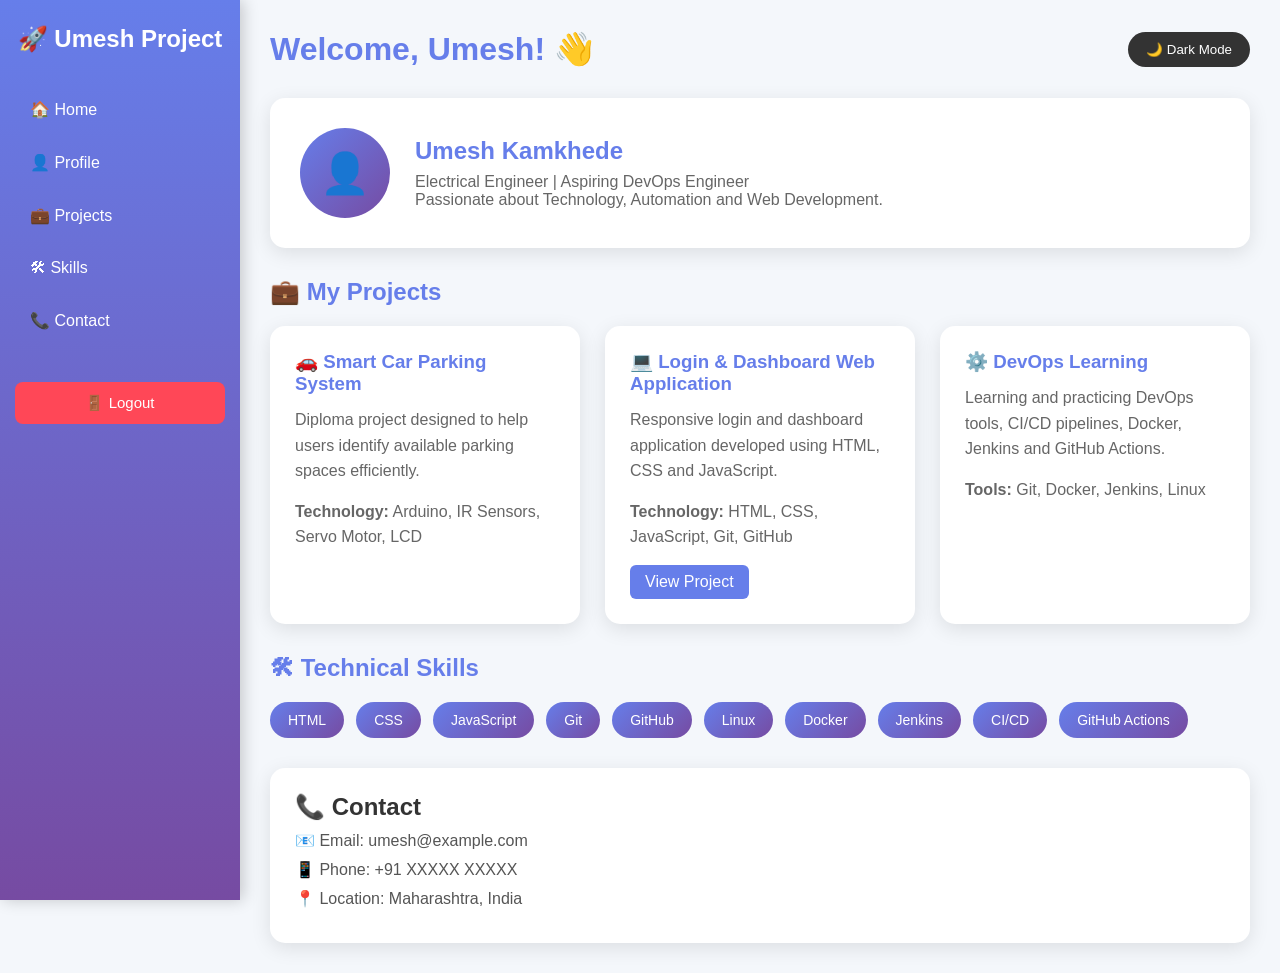
==== dashboard.html @ 9baf08f6 "Created professional dashboard" ====
<!DOCTYPE html>
<html lang="en">

<head>
    <meta charset="UTF-8">
    <meta name="viewport" content="width=device-width, initial-scale=1.0">

    <title>Umesh Project Dashboard</title>

    <style>

        /* =========================
           RESET
        ========================= */

        * {
            margin: 0;
            padding: 0;
            box-sizing: border-box;
        }

        /* =========================
           BODY
        ========================= */

        body {
            font-family: Arial, sans-serif;

            background: #f4f7fb;

            color: #333;

            transition: 0.3s;
        }

        /* =========================
           SIDEBAR
        ========================= */

        .sidebar {
            position: fixed;

            left: 0;
            top: 0;

            width: 240px;
            height: 100vh;

            background: linear-gradient(
                180deg,
                #667eea,
                #764ba2
            );

            color: white;

            padding: 25px 15px;

            box-shadow:
                3px 0 15px rgba(0, 0, 0, 0.2);
        }

        .sidebar h2 {
            text-align: center;

            margin-bottom: 35px;
        }

        .sidebar ul {
            list-style: none;
        }

        .sidebar ul li {
            margin: 10px 0;
        }

        .sidebar ul li a {
            display: block;

            padding: 12px 15px;

            color: white;

            text-decoration: none;

            border-radius: 8px;

            transition: 0.3s;
        }

        .sidebar ul li a:hover {
            background: rgba(255, 255, 255, 0.2);

            transform: translateX(5px);
        }

        /* =========================
           MAIN CONTENT
        ========================= */

        .main {
            margin-left: 240px;

            padding: 30px;
        }

        /* =========================
           TOP BAR
        ========================= */

        .topbar {
            display: flex;

            justify-content: space-between;

            align-items: center;

            margin-bottom: 30px;
        }

        .topbar h1 {
            color: #667eea;
        }

        /* =========================
           DARK MODE BUTTON
        ========================= */

        .dark-btn {
            padding: 10px 18px;

            border: none;

            border-radius: 20px;

            background: #333;

            color: white;

            cursor: pointer;

            transition: 0.3s;
        }

        .dark-btn:hover {
            transform: scale(1.05);
        }

        /* =========================
           PROFILE SECTION
        ========================= */

        .profile {
            background: white;

            padding: 30px;

            border-radius: 15px;

            display: flex;

            align-items: center;

            gap: 25px;

            box-shadow:
                0 5px 20px rgba(0, 0, 0, 0.1);

            margin-bottom: 30px;
        }

        .profile-icon {
            width: 90px;
            height: 90px;

            border-radius: 50%;

            background: linear-gradient(
                135deg,
                #667eea,
                #764ba2
            );

            display: flex;

            justify-content: center;

            align-items: center;

            color: white;

            font-size: 40px;
        }

        .profile h2 {
            margin-bottom: 8px;

            color: #667eea;
        }

        .profile p {
            color: #666;
        }

        /* =========================
           SECTION TITLE
        ========================= */

        .section-title {
            margin: 30px 0 20px;

            color: #667eea;
        }

        /* =========================
           PROJECT CARDS
        ========================= */

        .projects {
            display: grid;

            grid-template-columns:
                repeat(auto-fit, minmax(250px, 1fr));

            gap: 25px;
        }

        .card {
            background: white;

            padding: 25px;

            border-radius: 15px;

            box-shadow:
                0 5px 20px rgba(0, 0, 0, 0.1);

            transition: 0.3s;
        }

        .card:hover {
            transform: translateY(-8px);

            box-shadow:
                0 10px 30px rgba(0, 0, 0, 0.2);
        }

        .card h3 {
            color: #667eea;

            margin-bottom: 12px;
        }

        .card p {
            color: #666;

            line-height: 1.6;

            margin-bottom: 15px;
        }

        .project-btn {
            display: inline-block;

            padding: 8px 15px;

            background: #667eea;

            color: white;

            text-decoration: none;

            border-radius: 6px;

            transition: 0.3s;
        }

        .project-btn:hover {
            background: #764ba2;
        }

        /* =========================
           SKILLS
        ========================= */

        .skills {
            display: flex;

            flex-wrap: wrap;

            gap: 12px;
        }

        .skill {
            padding: 10px 18px;

            background: linear-gradient(
                135deg,
                #667eea,
                #764ba2
            );

            color: white;

            border-radius: 20px;

            font-size: 14px;
        }

        /* =========================
           CONTACT
        ========================= */

        .contact {
            background: white;

            padding: 25px;

            border-radius: 15px;

            box-shadow:
                0 5px 20px rgba(0, 0, 0, 0.1);

            margin-top: 30px;
        }

        .contact p {
            margin: 10px 0;

            color: #555;
        }

        /* =========================
           LOGOUT BUTTON
        ========================= */

        .logout-btn {
            margin-top: 30px;

            width: 100%;

            padding: 12px;

            border: none;

            border-radius: 8px;

            background: #ff4757;

            color: white;

            font-size: 15px;

            cursor: pointer;

            transition: 0.3s;
        }

        .logout-btn:hover {
            background: #e84118;

            transform: scale(1.03);
        }

        /* =========================
           DARK MODE
        ========================= */

        body.dark {
            background: #121212;

            color: white;
        }

        body.dark .profile,
        body.dark .card,
        body.dark .contact {
            background: #1e1e1e;

            color: white;
        }

        body.dark .profile p,
        body.dark .card p,
        body.dark .contact p {
            color: #ccc;
        }

        body.dark .topbar h1,
        body.dark .section-title {
            color: #a29bfe;
        }

        /* =========================
           RESPONSIVE
        ========================= */

        @media (max-width: 768px) {

            .sidebar {
                position: relative;

                width: 100%;

                height: auto;
            }

            .sidebar ul {
                display: flex;

                flex-wrap: wrap;

                justify-content: center;
            }

            .sidebar ul li {
                margin: 5px;
            }

            .logout-btn {
                width: 200px;

                display: block;

                margin: 20px auto;
            }

            .main {
                margin-left: 0;

                padding: 20px;
            }

            .profile {
                flex-direction: column;

                text-align: center;
            }

            .topbar {
                flex-direction: column;

                gap: 15px;
            }

        }

    </style>

</head>


<body>


    <!-- =========================
         SIDEBAR
    ========================== -->

    <div class="sidebar">

        <h2>🚀 Umesh Project</h2>

        <ul>

            <li>
                <a href="#home">🏠 Home</a>
            </li>

            <li>
                <a href="#profile">👤 Profile</a>
            </li>

            <li>
                <a href="#projects">💼 Projects</a>
            </li>

            <li>
                <a href="#skills">🛠 Skills</a>
            </li>

            <li>
                <a href="#contact">📞 Contact</a>
            </li>

        </ul>

        <button
            class="logout-btn"
            onclick="logout()">
            🚪 Logout
        </button>

    </div>


    <!-- =========================
         MAIN CONTENT
    ========================== -->

    <div class="main">


        <!-- TOP BAR -->

        <div class="topbar" id="home">

            <h1>
                Welcome, Umesh! 👋
            </h1>

            <button
                class="dark-btn"
                onclick="toggleDarkMode()">

                🌙 Dark Mode

            </button>

        </div>


        <!-- PROFILE -->

        <div
            class="profile"
            id="profile">

            <div class="profile-icon">
                👤
            </div>

            <div>

                <h2>
                    Umesh Kamkhede
                </h2>

                <p>
                    Electrical Engineer | Aspiring DevOps Engineer
                </p>

                <p>
                    Passionate about Technology, Automation and Web Development.
                </p>

            </div>

        </div>


        <!-- PROJECTS -->

        <h2
            class="section-title"
            id="projects">

            💼 My Projects

        </h2>


        <div class="projects">


            <!-- Project 1 -->

            <div class="card">

                <h3>
                    🚗 Smart Car Parking System
                </h3>

                <p>
                    Diploma project designed to help users
                    identify available parking spaces efficiently.
                </p>

                <p>
                    <b>Technology:</b>
                    Arduino, IR Sensors, Servo Motor, LCD
                </p>

            </div>


            <!-- Project 2 -->

            <div class="card">

                <h3>
                    💻 Login & Dashboard Web Application
                </h3>

                <p>
                    Responsive login and dashboard application
                    developed using HTML, CSS and JavaScript.
                </p>

                <p>
                    <b>Technology:</b>
                    HTML, CSS, JavaScript, Git, GitHub
                </p>

                <a
                    class="project-btn"
                    href="https://ukamkhede-hub.github.io/login-page/"
                    target="_blank">

                    View Project

                </a>

            </div>


            <!-- Project 3 -->

            <div class="card">

                <h3>
                    ⚙️ DevOps Learning
                </h3>

                <p>
                    Learning and practicing DevOps tools,
                    CI/CD pipelines, Docker, Jenkins and GitHub Actions.
                </p>

                <p>
                    <b>Tools:</b>
                    Git, Docker, Jenkins, Linux
                </p>

            </div>


        </div>


        <!-- SKILLS -->

        <h2
            class="section-title"
            id="skills">

            🛠 Technical Skills

        </h2>


        <div class="skills">

            <span class="skill">HTML</span>

            <span class="skill">CSS</span>

            <span class="skill">JavaScript</span>

            <span class="skill">Git</span>

            <span class="skill">GitHub</span>

            <span class="skill">Linux</span>

            <span class="skill">Docker</span>

            <span class="skill">Jenkins</span>

            <span class="skill">CI/CD</span>

            <span class="skill">GitHub Actions</span>

        </div>


        <!-- CONTACT -->

        <div
            class="contact"
            id="contact">

            <h2>
                📞 Contact
            </h2>

            <p>
                📧 Email: umesh@example.com
            </p>

            <p>
                📱 Phone: +91 XXXXX XXXXX
            </p>

            <p>
                📍 Location: Maharashtra, India
            </p>

        </div>


    </div>


    <!-- =========================
         JAVASCRIPT
    ========================== -->

    <script>

        // Dark Mode

        function toggleDarkMode() {

            document.body.classList.toggle("dark");

        }


        // Logout

        function logout() {

            window.location.href = "index.html";

        }

    </script>


</body>

</html>
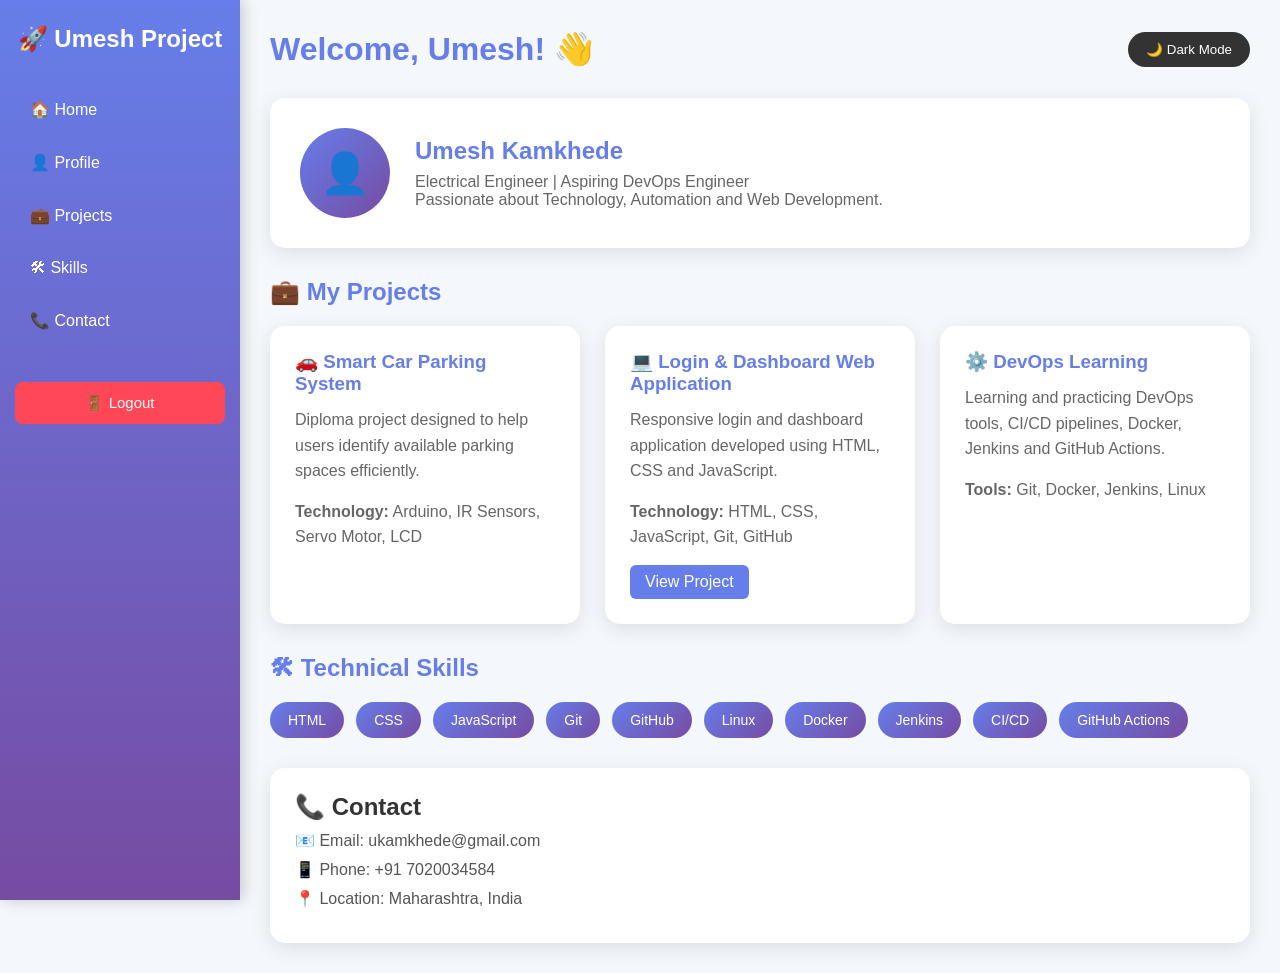
==== commit 9b7df928: "Created professional dashboard" ====
--- a/dashboard.html
+++ b/dashboard.html
@@ -685,11 +685,11 @@
             </h2>
 
             <p>
-                📧 Email: umesh@example.com
+                📧 Email: ukamkhede@gmail.com
             </p>
 
             <p>
-                📱 Phone: +91 XXXXX XXXXX
+                📱 Phone: +91 7020034584
             </p>
 
             <p>
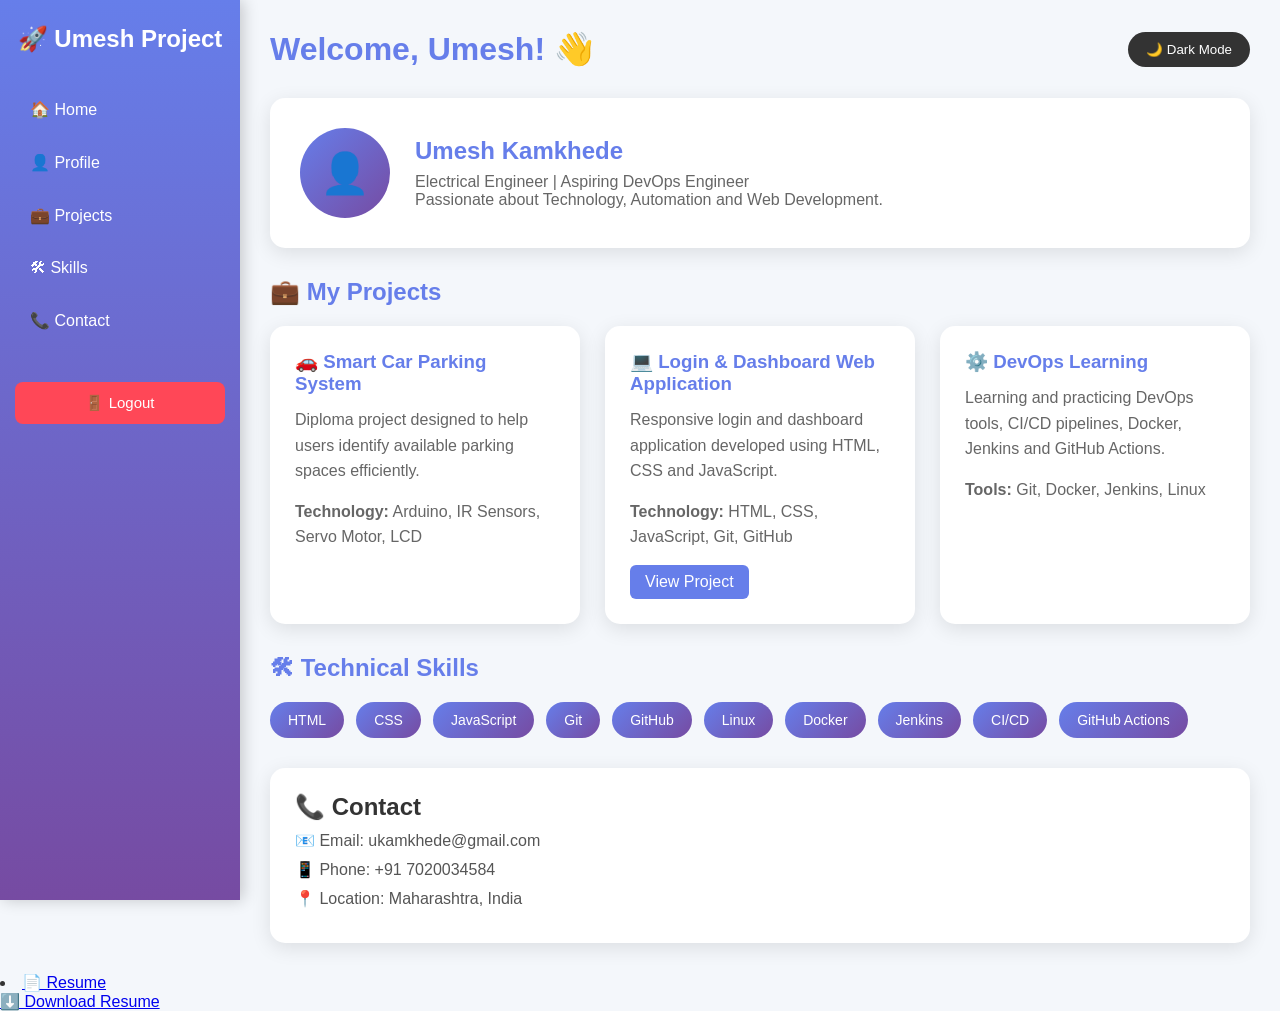
==== commit 962c125f: "Added resume to dashboard" ====
--- a/dashboard.html
+++ b/dashboard.html
@@ -730,4 +730,15 @@
 
 </body>
 
-</html>+</html>
+<li>
+    <a href="Umesh_Kamkhede_DevOps_Resume - Copy (1).pdf" target="_blank">
+        📄 Resume
+    </a>
+</li>
+<a 
+    href="Umesh_Kamkhede_DevOps_Resume - Copy (1).pdf"
+    download
+    class="resume-btn">
+    ⬇️ Download Resume
+</a>
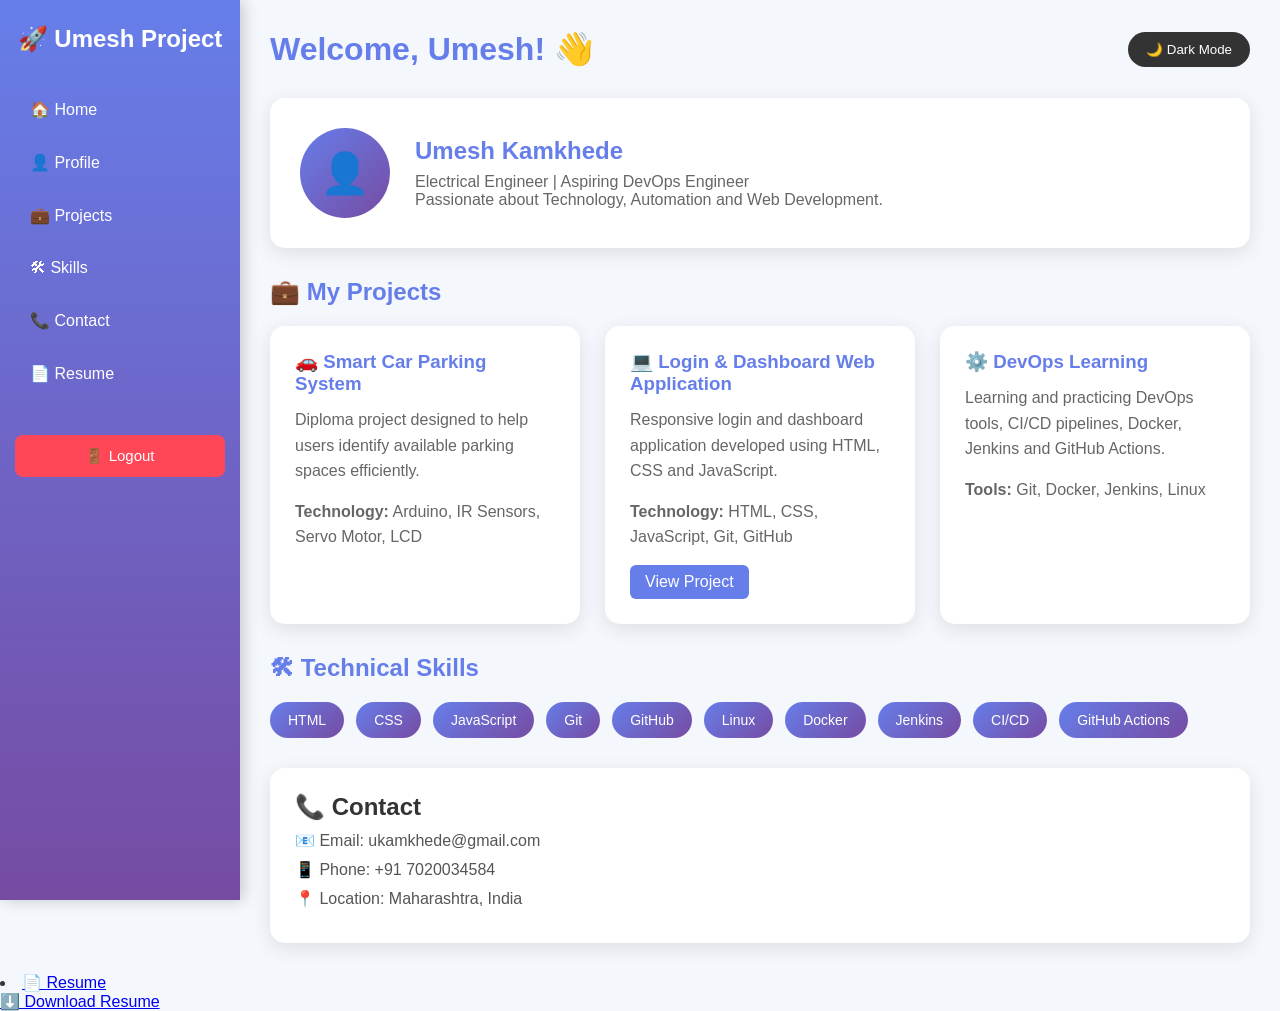
==== commit 58b97b82: "Added Resume link" ====
--- a/dashboard.html
+++ b/dashboard.html
@@ -482,6 +482,11 @@
             <li>
                 <a href="#contact">📞 Contact</a>
             </li>
+            <li>
+    <a href="Umesh_Resume.pdf" target="_blank">
+        📄 Resume
+    </a>
+</li>
 
         </ul>
 
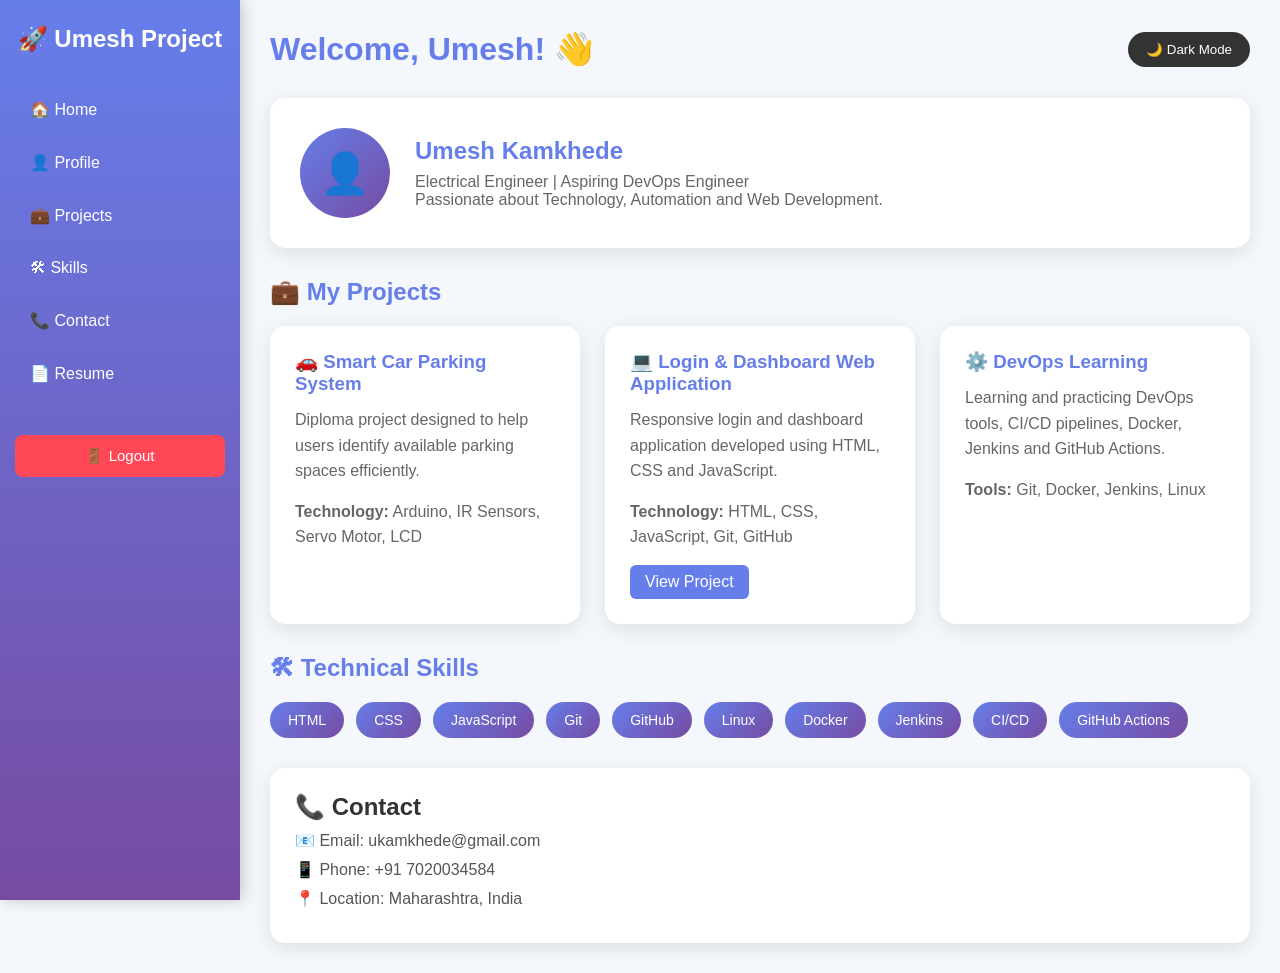
==== commit d5cddda8: "Fixed resume link" ====
--- a/dashboard.html
+++ b/dashboard.html
@@ -483,7 +483,7 @@
                 <a href="#contact">📞 Contact</a>
             </li>
             <li>
-    <a href="Umesh_Resume.pdf" target="_blank">
+    <a href="Umesh_Kamkhede_Resume.pdf" target="_blank">
         📄 Resume
     </a>
 </li>
@@ -736,14 +736,3 @@
 </body>
 
 </html>
-<li>
-    <a href="Umesh_Kamkhede_DevOps_Resume - Copy (1).pdf" target="_blank">
-        📄 Resume
-    </a>
-</li>
-<a 
-    href="Umesh_Kamkhede_DevOps_Resume - Copy (1).pdf"
-    download
-    class="resume-btn">
-    ⬇️ Download Resume
-</a>
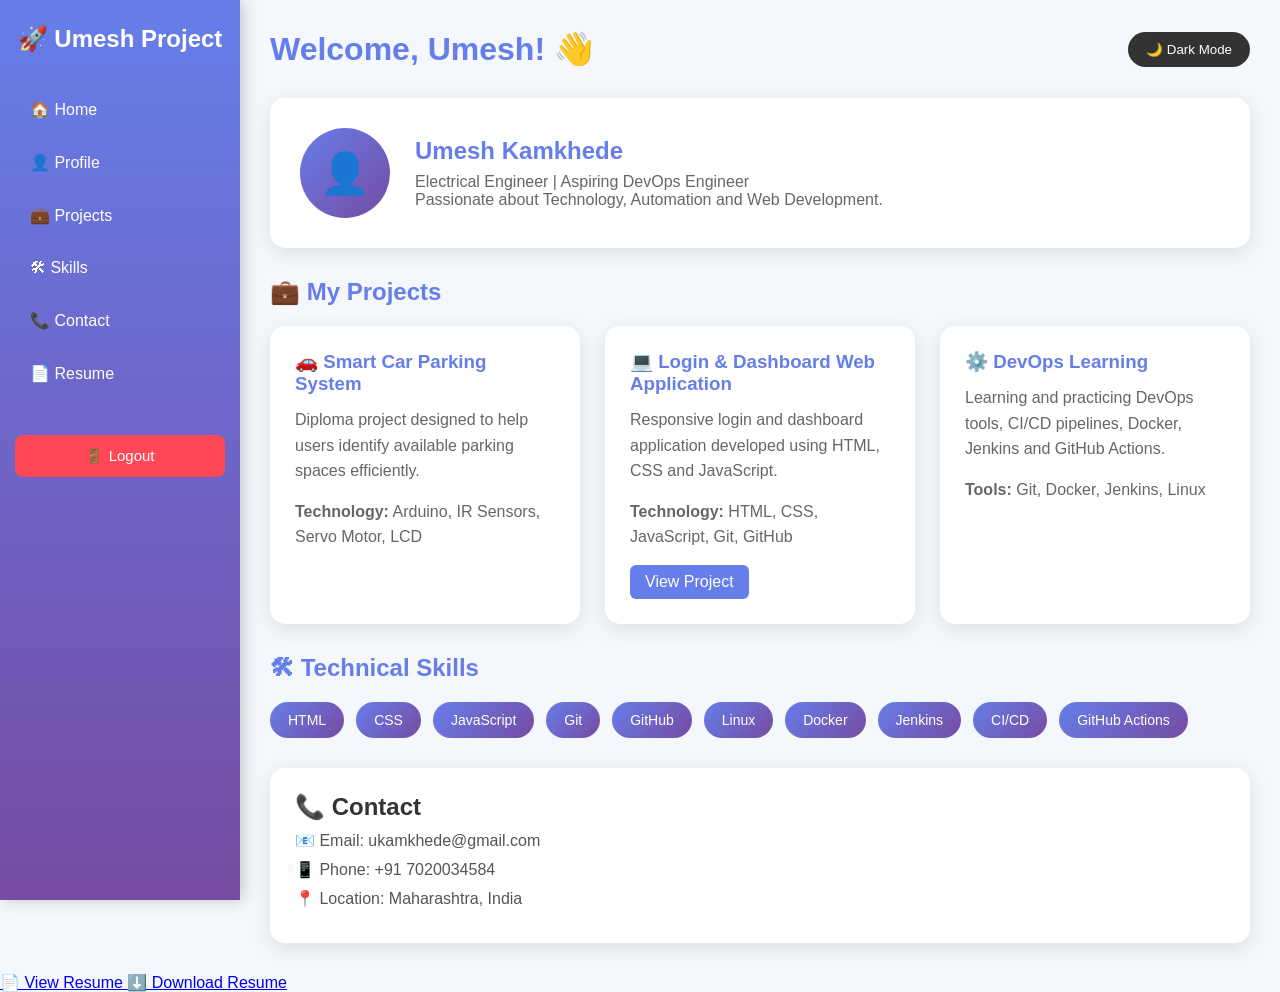
==== commit 3dc8c65a: "Fixed resume PDF filename" ====
--- a/dashboard.html
+++ b/dashboard.html
@@ -482,7 +482,7 @@
             <li>
                 <a href="#contact">📞 Contact</a>
             </li>
-            <li>
+           <li>
     <a href="Umesh_Kamkhede_Resume.pdf" target="_blank">
         📄 Resume
     </a>
@@ -732,7 +732,15 @@
 
     </script>
 
-
+<!-- Resume Section -->
+
+<a href="Umesh_Kamkhede_Resume.pdf" target="_blank" class="resume-btn">
+    📄 View Resume
+</a>
+
+<a href="Umesh_Kamkhede_Resume.pdf" download class="resume-btn">
+    ⬇️ Download Resume
+</a>
 </body>
 
 </html>
